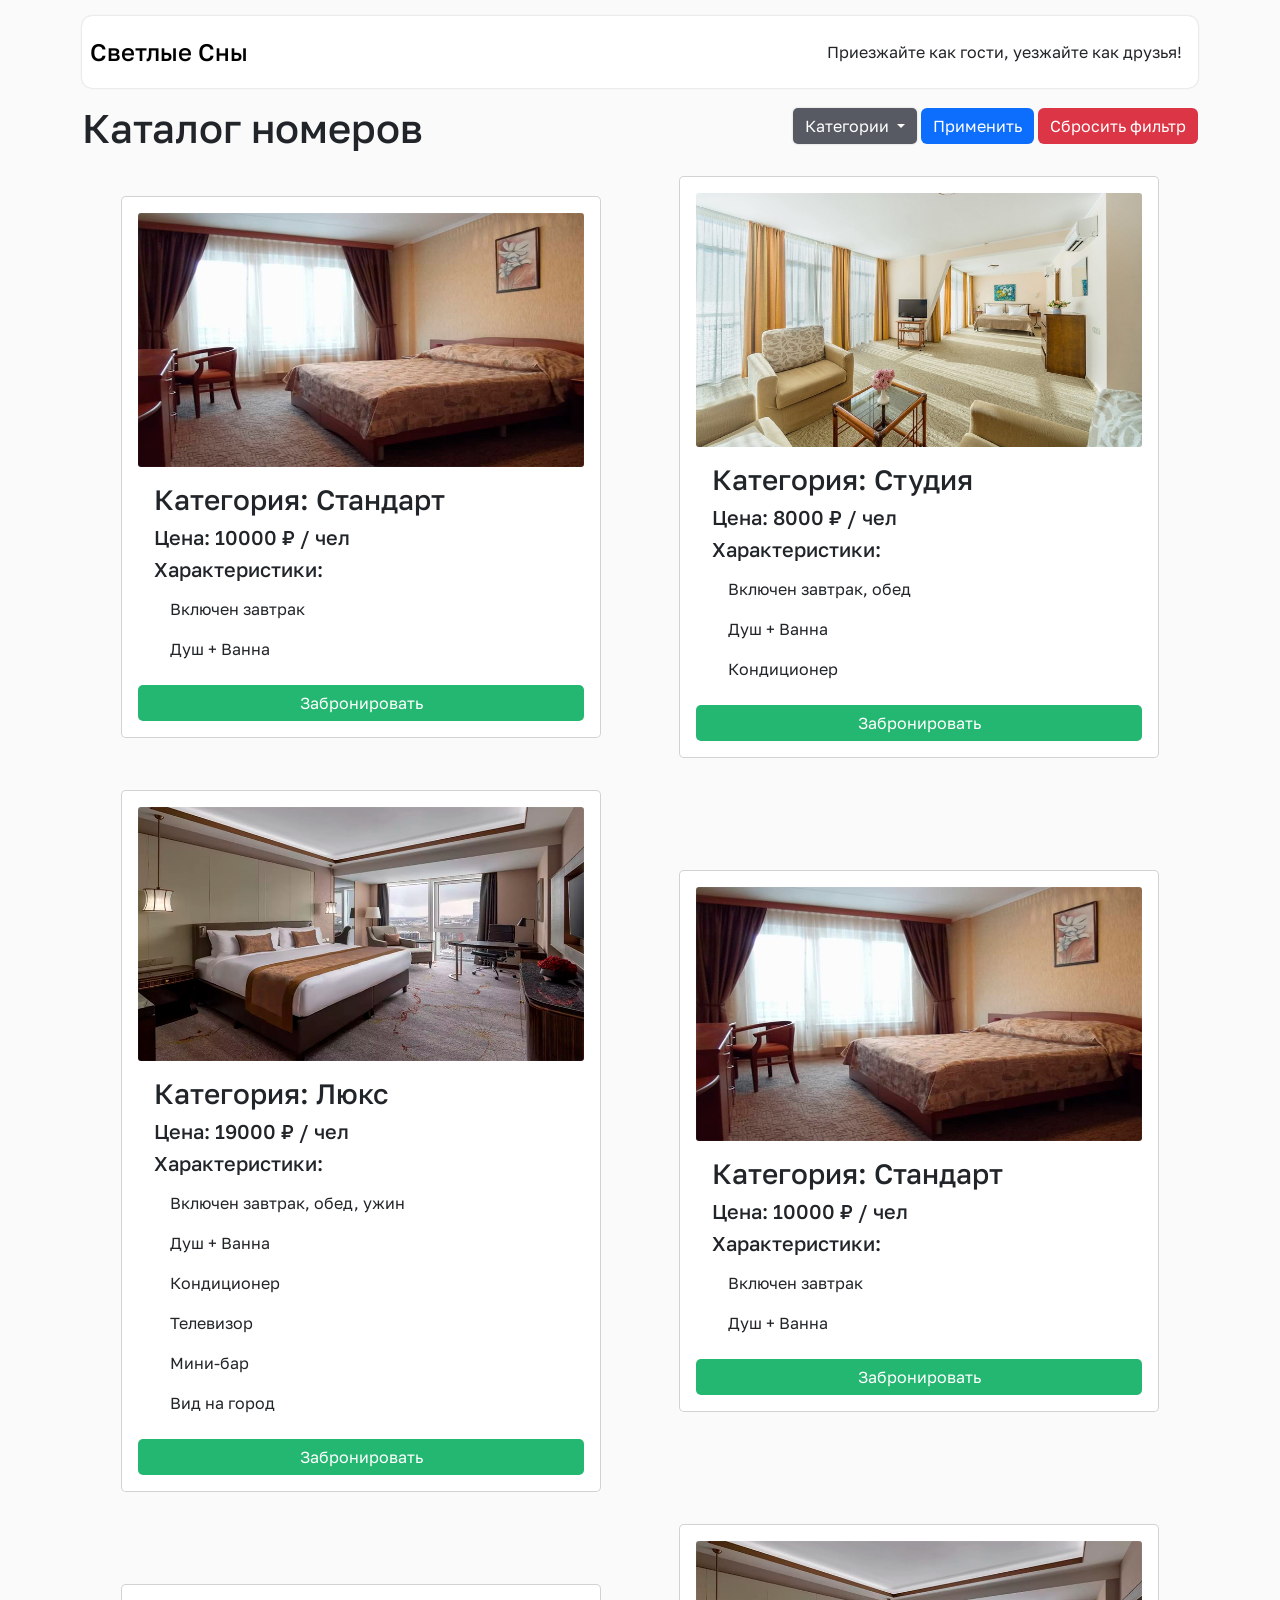
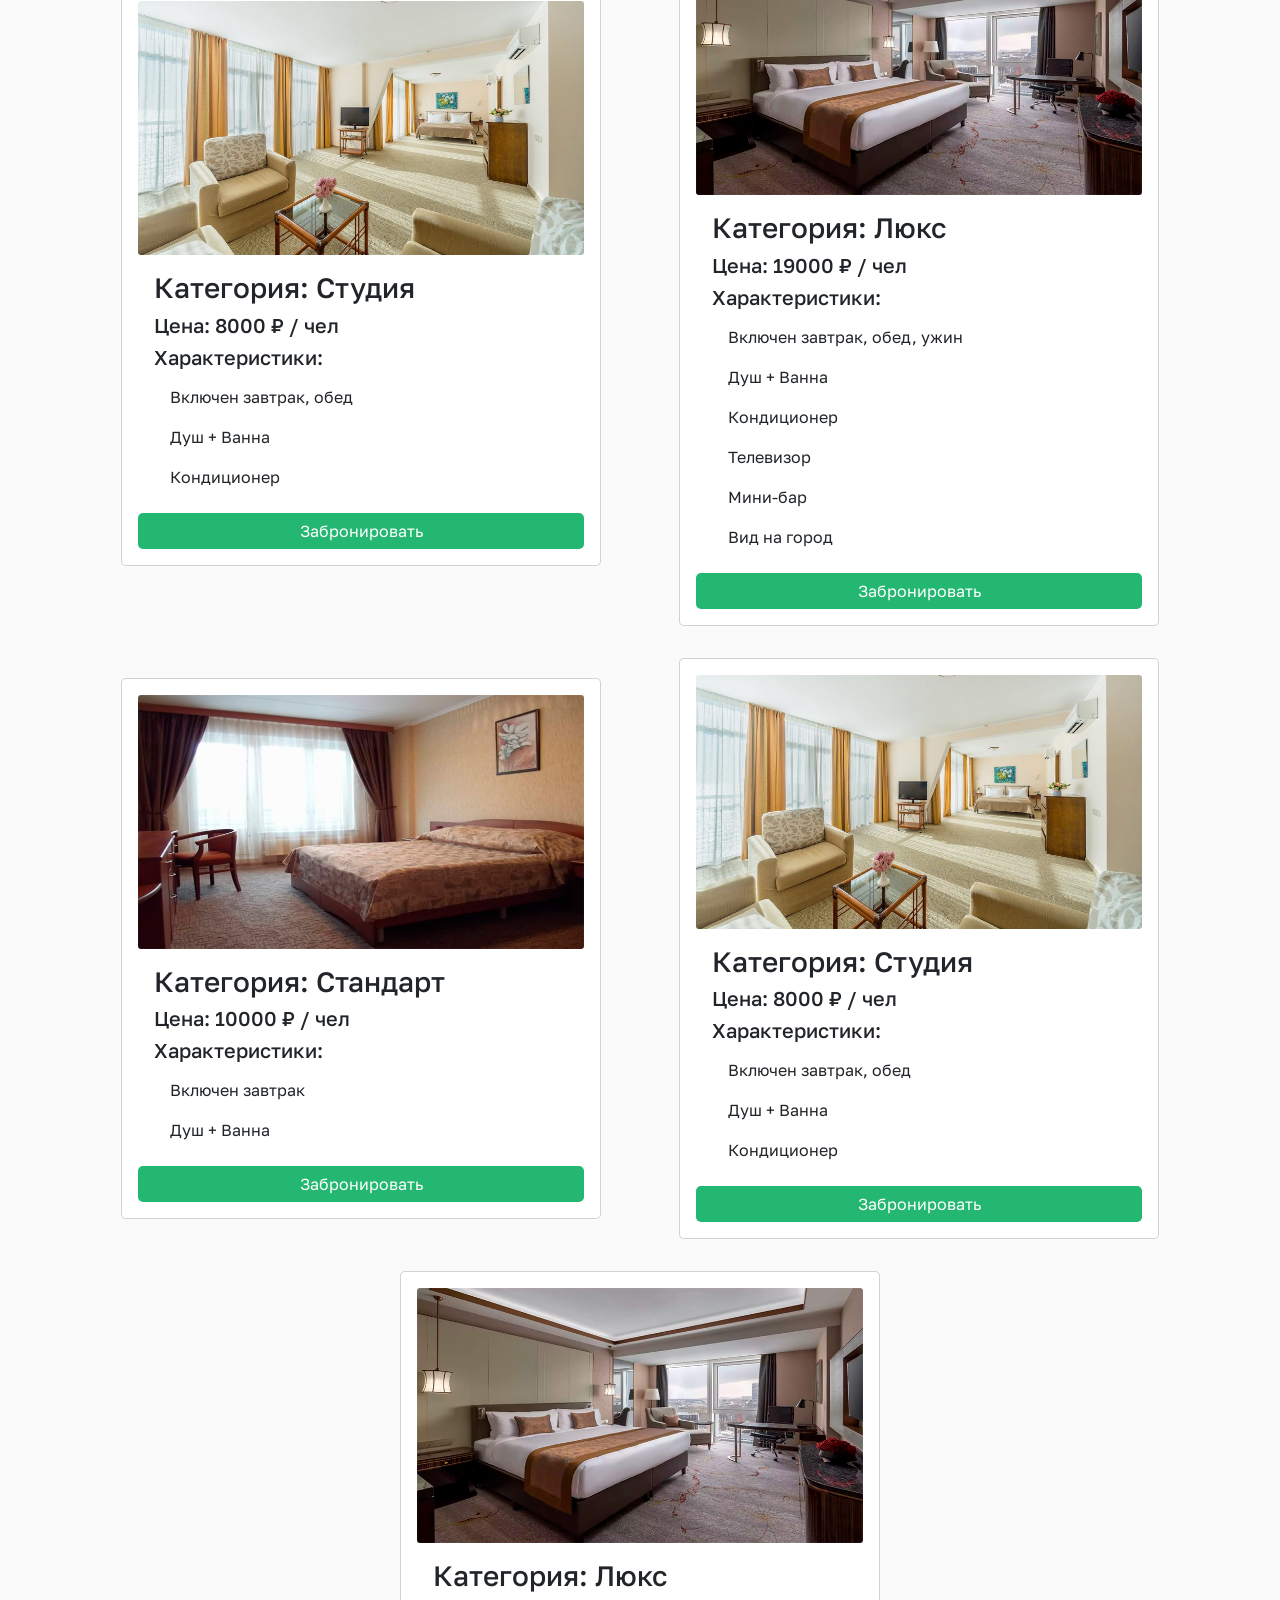
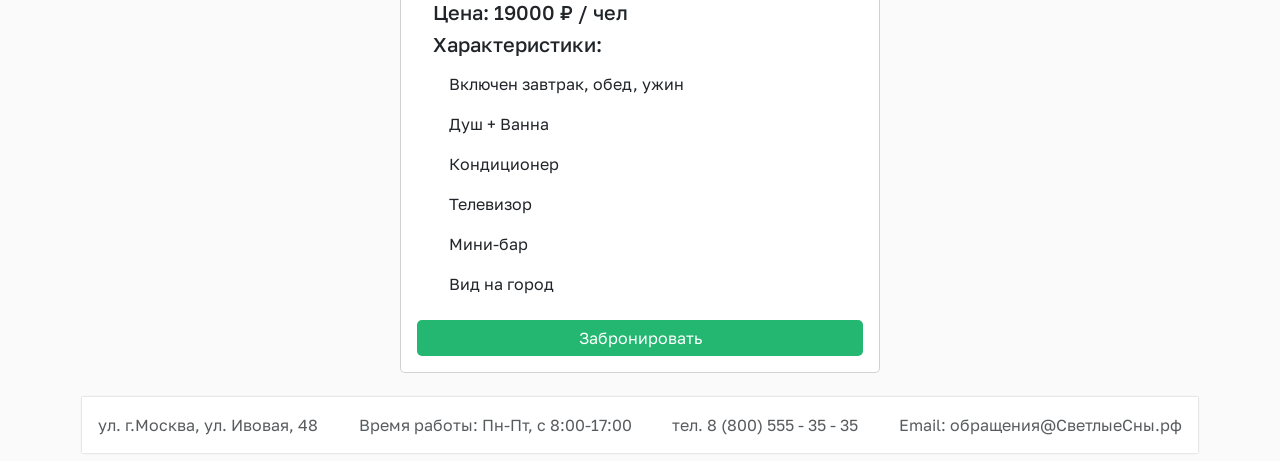
==== шаблон/index.html @ 34d0f68a "Add files via upload" ====
<!doctype html>
<html lang="ru">
<head>
    <meta charset="UTF-8">
    <meta name="viewport"
          content="width=device-width, user-scalable=no, initial-scale=1.0, maximum-scale=1.0, minimum-scale=1.0">
    <meta http-equiv="X-UA-Compatible" content="ie=edge">
    <link rel="stylesheet" href="css/bootstrap.min.css">
    <link rel="stylesheet" href="css/index.css">
    <title>Document</title>
</head>
<body class="container">
<header class="d-flex flex-wrap justify-content-center py-3">
    <a href="index.html"
       class="d-flex align-items-center mb-3 mb-md-0 me-md-auto link-body-emphasis text-decoration-none">
        <span class="fs-4 mx-2 fw-medium">Светлые Сны</span>
    </a>

    <ul class="nav">
        <li class="nav-item"><a href="#" class="nav-link">Приезжайте как гости, уезжайте как друзья!</a></li>
    </ul>
</header>
<!--описание номеров-->
<main>
    <div class="d-flex justify-content-between flex-wrap">
        <h1>Каталог номеров</h1>
        <div class="dropdown">
            <button class="btn btn-secondary dropdown-toggle" type="button" data-bs-toggle="dropdown"
                    aria-expanded="false">
                Категории
            </button>
            <ul class="dropdown-menu">
                <li><a class="dropdown-item" href="#">Стандартный</a></li>
                <li><a class="dropdown-item" href="#">Студия</a></li>
                <li><a class="dropdown-item" href="#">Люкс</a></li>
            </ul>
            <button class="btn btn-primary my-1">Применить</button>
            <button class="btn btn-danger my-1">Сбросить фильтр</button>
        </div>
    </div>
    <div class="d-flex justify-content-around flex-wrap align-items-center">
        <div class="card">
            <img src="img/standart.png" class="card-img-top" alt="Стандарт">
            <div class="card-body">
                <h3>Категория: Стандарт</h3>
                <h5>Цена: 10000 ₽ / чел</h5>
                <h5>Характеристики:</h5>
                <ul class="list-group">
                    <li class="list-group-item">Включен завтрак</li>
                    <li class="list-group-item">Душ + Ванна</li>
                </ul>
            </div>
            <div class="d-grid gap-2">
                <a href="order.html" class="btn btn-success">Забронировать</a>
            </div>
        </div>
        <div class="card">
            <img src="img/studio.jpg" class="card-img-top" alt="Студия">
            <div class="card-body">
                <h3>Категория: Студия</h3>
                <h5>Цена: 8000 ₽ / чел</h5>
                <h5>Характеристики:</h5>
                <ul class="list-group">
                    <li class="list-group-item">Включен завтрак, обед</li>
                    <li class="list-group-item">Душ + Ванна</li>
                    <li class="list-group-item">Кондиционер</li>
                </ul>
            </div>
            <div class="d-grid gap-2">
                <a href="order.html" class="btn btn-success">Забронировать</a>
            </div>
        </div>
        <div class="card">
            <img src="img/lux.png" class="card-img-top" alt="Люкс">
            <div class="card-body">
                <h3>Категория: Люкс</h3>
                <h5>Цена: 19000 ₽ / чел</h5>
                <h5>Характеристики:</h5>
                <ul class="list-group">
                    <li class="list-group-item">Включен завтрак, обед, ужин</li>
                    <li class="list-group-item">Душ + Ванна</li>
                    <li class="list-group-item">Кондиционер</li>
                    <li class="list-group-item">Телевизор</li>
                    <li class="list-group-item">Мини-бар</li>
                    <li class="list-group-item">Вид на город</li>
                </ul>
            </div>
            <div class="d-grid gap-2">
                <a href="order.html" class="btn btn-success">Забронировать</a>
            </div>
        </div>
        <div class="card">
            <img src="img/standart.png" class="card-img-top" alt="Стандарт">
            <div class="card-body">
                <h3>Категория: Стандарт</h3>
                <h5>Цена: 10000 ₽ / чел</h5>
                <h5>Характеристики:</h5>
                <ul class="list-group">
                    <li class="list-group-item">Включен завтрак</li>
                    <li class="list-group-item">Душ + Ванна</li>
                </ul>
            </div>
            <div class="d-grid gap-2">
                <a href="order.html" class="btn btn-success">Забронировать</a>
            </div>
        </div>
        <div class="card">
            <img src="img/studio.jpg" class="card-img-top" alt="Студия">
            <div class="card-body">
                <h3>Категория: Студия</h3>
                <h5>Цена: 8000 ₽ / чел</h5>
                <h5>Характеристики:</h5>
                <ul class="list-group">
                    <li class="list-group-item">Включен завтрак, обед</li>
                    <li class="list-group-item">Душ + Ванна</li>
                    <li class="list-group-item">Кондиционер</li>
                </ul>
            </div>
            <div class="d-grid gap-2">
                <a href="order.html" class="btn btn-success">Забронировать</a>
            </div>
        </div>
        <div class="card">
            <img src="img/lux.png" class="card-img-top" alt="Люкс">
            <div class="card-body">
                <h3>Категория: Люкс</h3>
                <h5>Цена: 19000 ₽ / чел</h5>
                <h5>Характеристики:</h5>
                <ul class="list-group">
                    <li class="list-group-item">Включен завтрак, обед, ужин</li>
                    <li class="list-group-item">Душ + Ванна</li>
                    <li class="list-group-item">Кондиционер</li>
                    <li class="list-group-item">Телевизор</li>
                    <li class="list-group-item">Мини-бар</li>
                    <li class="list-group-item">Вид на город</li>
                </ul>
            </div>
            <div class="d-grid gap-2">
                <a href="order.html" class="btn btn-success">Забронировать</a>
            </div>
        </div>
        <div class="card">
            <img src="img/standart.png" class="card-img-top" alt="Стандарт">
            <div class="card-body">
                <h3>Категория: Стандарт</h3>
                <h5>Цена: 10000 ₽ / чел</h5>
                <h5>Характеристики:</h5>
                <ul class="list-group">
                    <li class="list-group-item">Включен завтрак</li>
                    <li class="list-group-item">Душ + Ванна</li>
                </ul>
            </div>
            <div class="d-grid gap-2">
                <a href="order.html" class="btn btn-success">Забронировать</a>
            </div>
        </div>
        <div class="card">
            <img src="img/studio.jpg" class="card-img-top" alt="Студия">
            <div class="card-body">
                <h3>Категория: Студия</h3>
                <h5>Цена: 8000 ₽ / чел</h5>
                <h5>Характеристики:</h5>
                <ul class="list-group">
                    <li class="list-group-item">Включен завтрак, обед</li>
                    <li class="list-group-item">Душ + Ванна</li>
                    <li class="list-group-item">Кондиционер</li>
                </ul>
            </div>
            <div class="d-grid gap-2">
                <a href="order.html" class="btn btn-success">Забронировать</a>
            </div>
        </div>
        <div class="card">
            <img src="img/lux.png" class="card-img-top" alt="Люкс">
            <div class="card-body">
                <h3>Категория: Люкс</h3>
                <h5>Цена: 19000 ₽ / чел</h5>
                <h5>Характеристики:</h5>
                <ul class="list-group">
                    <li class="list-group-item">Включен завтрак, обед, ужин</li>
                    <li class="list-group-item">Душ + Ванна</li>
                    <li class="list-group-item">Кондиционер</li>
                    <li class="list-group-item">Телевизор</li>
                    <li class="list-group-item">Мини-бар</li>
                    <li class="list-group-item">Вид на город</li>
                </ul>
            </div>
            <div class="d-grid gap-2">
                <a href="order.html" class="btn btn-success">Забронировать</a>
            </div>
        </div>
    </div>

</main>
<!--Контактная информация-->
<footer class="py-2 my-2">
    <ul class="nav justify-content-between align-items-center">
        <li class="nav-item"><a href="#" class="nav-link text-body-secondary">ул. г.Москва, ул. Ивовая, 48</a></li>
        <li class="nav-item"><a href="#" class="nav-link text-body-secondary">Время работы: Пн-Пт, с 8:00-17:00</a></li>
        <li class="nav-item"><a href="tel:88005553535" class="nav-link text-body-secondary">тел. 8 (800) 555 - 35 -
            35</a></li>
        <li class="nav-item"><a href="mailto:обращения@СветлыеСны.рф" class="nav-link text-body-secondary">Email: обращения@СветлыеСны.рф</a>
        </li>
    </ul>
</footer>
<script src="js/bootstrap.bundle.min.js"></script>
</body>
</html>
---- шаблон/css/index.css ----
@font-face {
    src: url("../fonts/GolosText-Regular.ttf");
    font-family: "Golos";
    font-weight: normal;
}

@font-face {
    src: url("../fonts/GolosText-Medium.ttf");
    font-family: "Golos";
    font-weight: 500;
}

@font-face {
    src: url("../fonts/GolosText-Bold.ttf");
    font-family: "Golos";
    font-weight: bold;
}

body {
    background: #FAFAFA;
    color: #212529;
    font-size: 16px;
    font-family: "Golos", sans-serif;
}

header {
    margin: 1rem 0;
    border-radius: 10px;
    box-shadow: 0 0 2px 0 rgba(33, 37, 41, 0.25);
    background: rgb(255, 255, 255);
}

footer{
    box-shadow: 0 0 2px 0 rgba(33, 37, 41, 0.25);
    background: rgb(255, 255, 255);
}

.nav-link {
    color: #212529;
}

.card {
    padding: 1rem;
    max-width: 30rem;
    max-height: 45rem;
    border-radius: 5px;
    box-shadow: 0 0 1px 0 rgba(33, 37, 41, 0.02);
    background: rgb(255, 255, 255);
    margin: 1rem 0;
    transition: all .3s ease-in-out;


    .card-img-top {
        border-radius: 3px;
        transition: all .3s ease-in-out;
    }

    &:hover {
        transform: translateY(-5px);
        transition: all .3s ease-in-out;
    }
}

.list-group-item:first-child, .list-group-item:last-child {
    border-bottom-left-radius: 0;
    border-bottom-right-radius: 0;
}

.list-group, .list-group-item {
    border: none;
    transition: all .3s ease-in-out;

    &:hover {
        cursor: pointer;
        transition: all .3s ease-in-out;
        background: rgb(241, 241, 241);
        transform: translateY(-3px);
    }
}

.btn {
    border: none;
}

.btn-success {
    border-radius: 5px;
    background: rgb(36, 183, 113);

    &:hover {
        color: #ffffff;
        background-color: rgb(36, 183, 113);
        box-shadow: 0 0 2px 0 rgba(36, 183, 113, 0.25);
        border-color: #24B771FF;
    }
}

.alert-success{
    color: #ffffff;
    background-color: #24B771FF;
    box-shadow: 0 0 2px 0 rgba(36, 183, 113, 0.25);
    border-color: #24B771FF;
}

.btn-secondary {
    border-radius: 5px;

    box-shadow: 0 0 2px 0 rgba(33, 37, 41, 0.25);
    background: rgba(33, 37, 48, 0.75);
}

.dropdown-menu.show {
    border: none;
    box-shadow: 0 0 2px 0 rgba(33, 37, 41, 0.25);
    width: 10.5rem;
    margin: 0.5rem 0 !important;
}

.dropdown-item {
    border: none;

    &:active {
        box-shadow: 0 0 2px 0 rgba(33, 37, 41, 0.25);
        color: #ffffff;
        background: #007AFFFF;
    }
}

form{
    padding: 1rem;
    border-radius: 5px;
    box-shadow: 0 0 1px 0 rgba(33, 37, 41, 0.25);
    background: rgb(255, 255, 255);
    margin: 1rem 0;
    transition: all .3s ease-in-out;
}
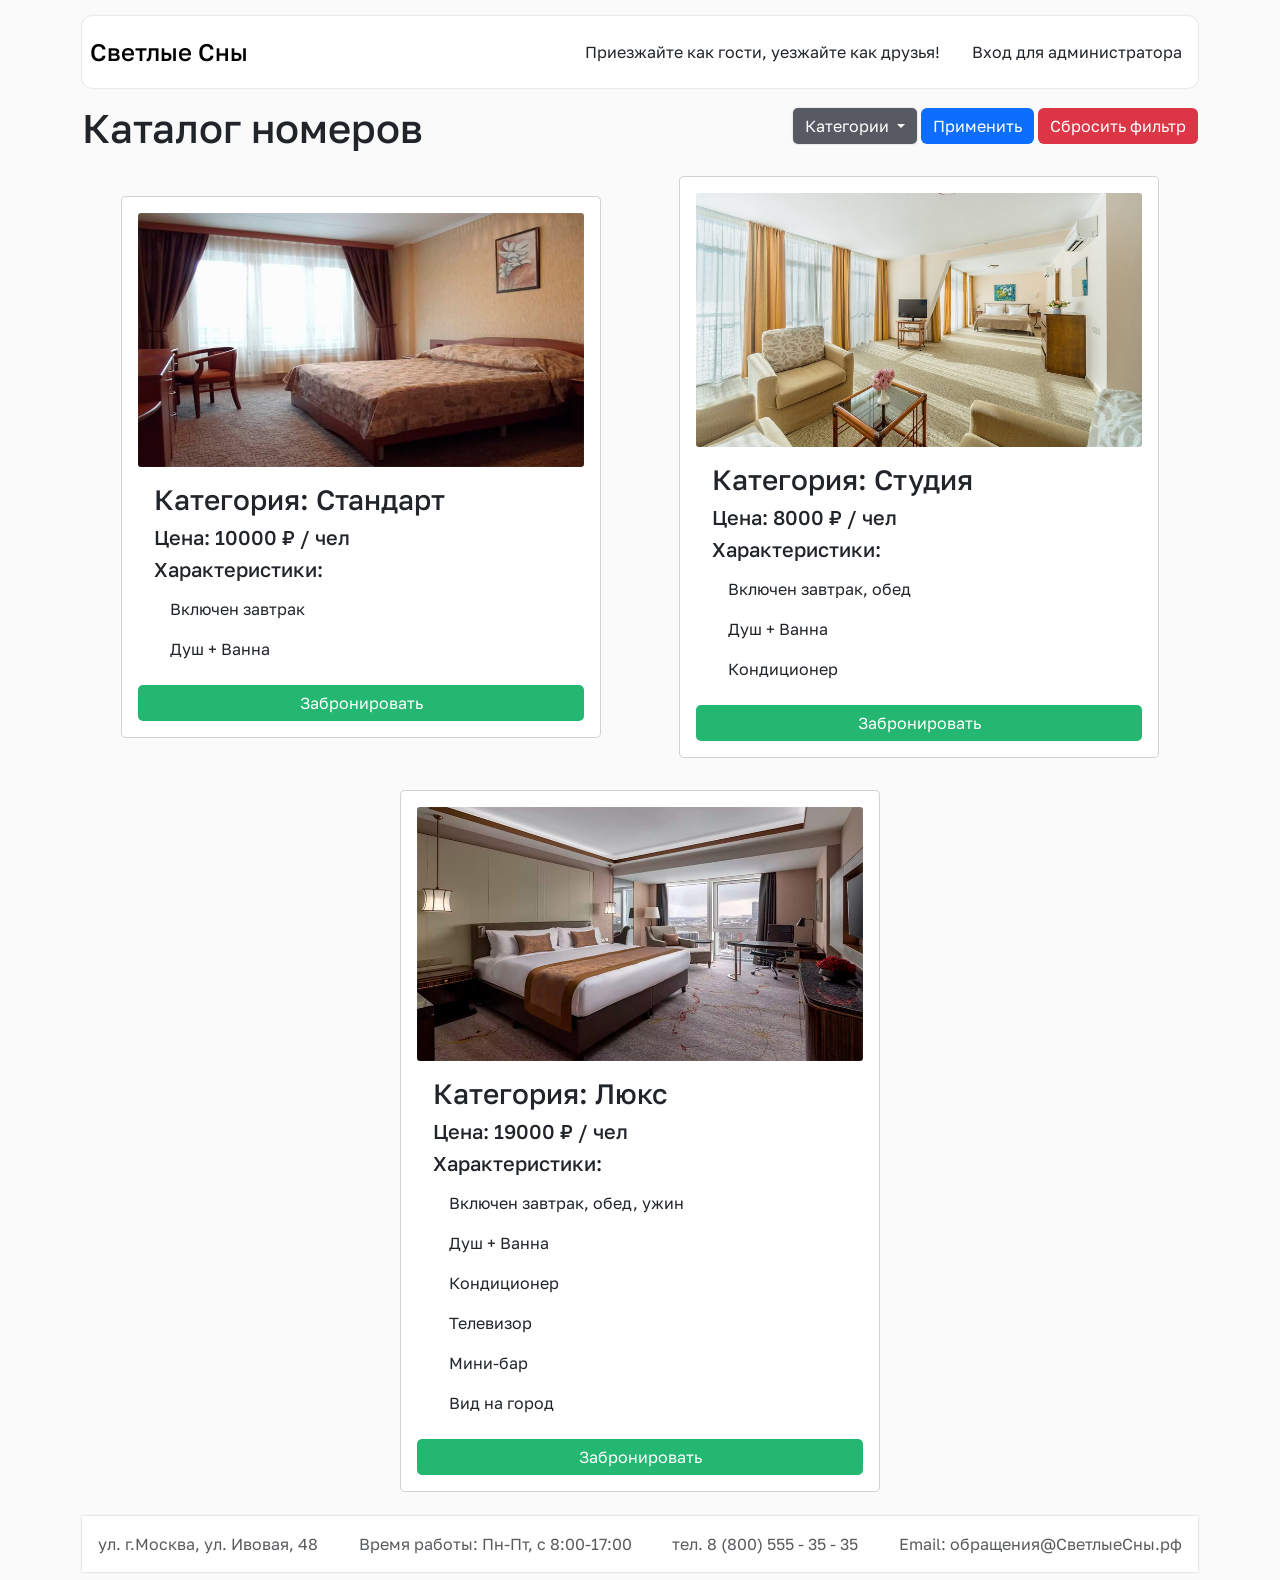
==== commit 621ed640: "Update index.html" ====
--- a/шаблон/index.html
+++ b/шаблон/index.html
@@ -7,7 +7,7 @@
     <meta http-equiv="X-UA-Compatible" content="ie=edge">
     <link rel="stylesheet" href="css/bootstrap.min.css">
     <link rel="stylesheet" href="css/index.css">
-    <title>Document</title>
+    <title>Светлые Сны - Каталог номеров</title>
 </head>
 <body class="container">
 <header class="d-flex flex-wrap justify-content-center py-3">
@@ -18,6 +18,7 @@
 
     <ul class="nav">
         <li class="nav-item"><a href="#" class="nav-link">Приезжайте как гости, уезжайте как друзья!</a></li>
+        <li class="nav-item"><a href="login.html" class="nav-link">Вход для администратора</a></li>
     </ul>
 </header>
 <!--описание номеров-->
@@ -89,106 +90,6 @@
                 <a href="order.html" class="btn btn-success">Забронировать</a>
             </div>
         </div>
-        <div class="card">
-            <img src="img/standart.png" class="card-img-top" alt="Стандарт">
-            <div class="card-body">
-                <h3>Категория: Стандарт</h3>
-                <h5>Цена: 10000 ₽ / чел</h5>
-                <h5>Характеристики:</h5>
-                <ul class="list-group">
-                    <li class="list-group-item">Включен завтрак</li>
-                    <li class="list-group-item">Душ + Ванна</li>
-                </ul>
-            </div>
-            <div class="d-grid gap-2">
-                <a href="order.html" class="btn btn-success">Забронировать</a>
-            </div>
-        </div>
-        <div class="card">
-            <img src="img/studio.jpg" class="card-img-top" alt="Студия">
-            <div class="card-body">
-                <h3>Категория: Студия</h3>
-                <h5>Цена: 8000 ₽ / чел</h5>
-                <h5>Характеристики:</h5>
-                <ul class="list-group">
-                    <li class="list-group-item">Включен завтрак, обед</li>
-                    <li class="list-group-item">Душ + Ванна</li>
-                    <li class="list-group-item">Кондиционер</li>
-                </ul>
-            </div>
-            <div class="d-grid gap-2">
-                <a href="order.html" class="btn btn-success">Забронировать</a>
-            </div>
-        </div>
-        <div class="card">
-            <img src="img/lux.png" class="card-img-top" alt="Люкс">
-            <div class="card-body">
-                <h3>Категория: Люкс</h3>
-                <h5>Цена: 19000 ₽ / чел</h5>
-                <h5>Характеристики:</h5>
-                <ul class="list-group">
-                    <li class="list-group-item">Включен завтрак, обед, ужин</li>
-                    <li class="list-group-item">Душ + Ванна</li>
-                    <li class="list-group-item">Кондиционер</li>
-                    <li class="list-group-item">Телевизор</li>
-                    <li class="list-group-item">Мини-бар</li>
-                    <li class="list-group-item">Вид на город</li>
-                </ul>
-            </div>
-            <div class="d-grid gap-2">
-                <a href="order.html" class="btn btn-success">Забронировать</a>
-            </div>
-        </div>
-        <div class="card">
-            <img src="img/standart.png" class="card-img-top" alt="Стандарт">
-            <div class="card-body">
-                <h3>Категория: Стандарт</h3>
-                <h5>Цена: 10000 ₽ / чел</h5>
-                <h5>Характеристики:</h5>
-                <ul class="list-group">
-                    <li class="list-group-item">Включен завтрак</li>
-                    <li class="list-group-item">Душ + Ванна</li>
-                </ul>
-            </div>
-            <div class="d-grid gap-2">
-                <a href="order.html" class="btn btn-success">Забронировать</a>
-            </div>
-        </div>
-        <div class="card">
-            <img src="img/studio.jpg" class="card-img-top" alt="Студия">
-            <div class="card-body">
-                <h3>Категория: Студия</h3>
-                <h5>Цена: 8000 ₽ / чел</h5>
-                <h5>Характеристики:</h5>
-                <ul class="list-group">
-                    <li class="list-group-item">Включен завтрак, обед</li>
-                    <li class="list-group-item">Душ + Ванна</li>
-                    <li class="list-group-item">Кондиционер</li>
-                </ul>
-            </div>
-            <div class="d-grid gap-2">
-                <a href="order.html" class="btn btn-success">Забронировать</a>
-            </div>
-        </div>
-        <div class="card">
-            <img src="img/lux.png" class="card-img-top" alt="Люкс">
-            <div class="card-body">
-                <h3>Категория: Люкс</h3>
-                <h5>Цена: 19000 ₽ / чел</h5>
-                <h5>Характеристики:</h5>
-                <ul class="list-group">
-                    <li class="list-group-item">Включен завтрак, обед, ужин</li>
-                    <li class="list-group-item">Душ + Ванна</li>
-                    <li class="list-group-item">Кондиционер</li>
-                    <li class="list-group-item">Телевизор</li>
-                    <li class="list-group-item">Мини-бар</li>
-                    <li class="list-group-item">Вид на город</li>
-                </ul>
-            </div>
-            <div class="d-grid gap-2">
-                <a href="order.html" class="btn btn-success">Забронировать</a>
-            </div>
-        </div>
     </div>
 
 </main>
@@ -205,4 +106,4 @@
 </footer>
 <script src="js/bootstrap.bundle.min.js"></script>
 </body>
-</html>+</html>
